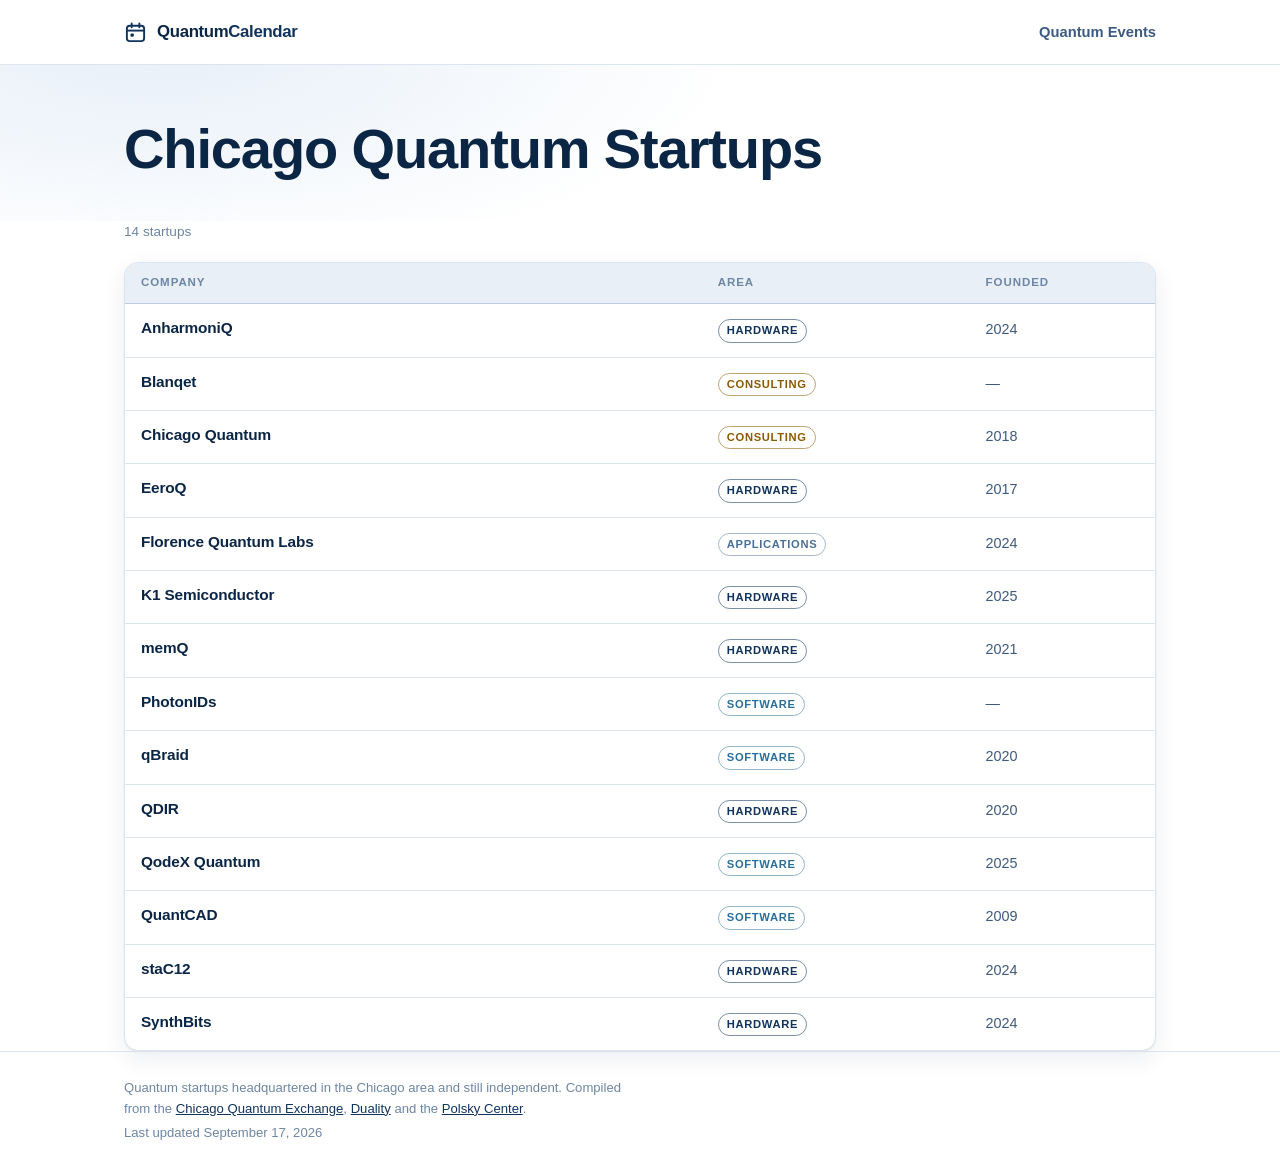
==== startups.html @ 6574902f "Add a Chicago quantum startup tracker New startups.html page listing 14 quantum startups headquarter" ====
<!DOCTYPE html>
<html lang="en">
<head>
<meta charset="UTF-8">
<meta name="viewport" content="width=device-width, initial-scale=1.0">

<!-- Same policy as index.html; see the note there. -->
<meta http-equiv="Content-Security-Policy" content="
  default-src 'self';
  script-src 'self';
  style-src 'self';
  img-src 'self' data:;
  font-src 'self';
  connect-src 'self';
  object-src 'none';
  base-uri 'none';
  form-action 'none';
  upgrade-insecure-requests">
<meta name="referrer" content="strict-origin-when-cross-origin">

<title>Chicago Quantum Startups | Quantum Calendar</title>
<meta name="description" content="A tracker of quantum startups headquartered in the Chicago area: hardware, software, applications and consulting.">

<meta property="og:type" content="website">
<meta property="og:title" content="Chicago Quantum Startups">
<meta property="og:description" content="Quantum startups headquartered in the Chicago area, by area and founding year.">
<meta name="twitter:card" content="summary_large_image">
<meta name="twitter:title" content="Chicago Quantum Startups">
<meta name="twitter:description" content="Quantum startups headquartered in the Chicago area, by area and founding year.">

<!-- Keep ?v= in step with index.html. -->
<link rel="stylesheet" href="style.css?v=9">
<link rel="icon" href="assets/favicon.svg?v=9" type="image/svg+xml">
</head>
<body>

<a class="skip-link" href="#tracker">Skip to startups</a>

<header class="masthead">
  <div class="container masthead-inner">
    <a class="wordmark" href="./">
      <svg class="wordmark-mark" viewBox="0 0 24 24" aria-hidden="true" focusable="false">
        <rect x="3" y="5" width="18" height="16" rx="3" fill="none"
              stroke="currentColor" stroke-width="2"/>
        <path d="M3 10h18" stroke="currentColor" stroke-width="2"/>
        <path d="M8 2.5v4M16 2.5v4" stroke="currentColor" stroke-width="2"
              stroke-linecap="round"/>
        <rect x="6.75" y="13" width="3.5" height="3.5" rx="1" fill="currentColor"/>
      </svg>
      <span class="wordmark-text">Quantum<em>Calendar</em></span>
    </a>
    <nav class="masthead-nav" aria-label="Site">
      <a href="./">Quantum Events</a>
    </nav>
  </div>
</header>

<section class="hero">
  <div class="container">
    <h1>Chicago Quantum Startups</h1>
  </div>
</section>

<main class="container" id="tracker-main">
  <p class="result-count" id="result-count" aria-live="polite"></p>
  <div id="tracker"></div>

  <div class="empty" id="load-error" hidden>
    <h2>Couldn't load the startup data.</h2>
    <p>
      <code>startups.json</code> is fetched over HTTP, so opening this page
      straight from the filesystem won't work. Serve the folder instead:
    </p>
    <pre><code>python3 -m http.server 8000</code></pre>
  </div>
</main>

<footer class="site-footer">
  <div class="container footer-inner">
    <p>
      Quantum startups headquartered in the Chicago area and still independent.
      Compiled from the
      <a href="https://chicagoquantum.org/quantum-economy/quantum-companies-region" target="_blank" rel="noopener noreferrer">Chicago Quantum Exchange</a>,
      <a href="https://www.dualityaccelerator.com/innovators/" target="_blank" rel="noopener noreferrer">Duality</a>
      and the
      <a href="https://polsky.uchicago.edu/venture-gallery/" target="_blank" rel="noopener noreferrer">Polsky Center</a>.
    </p>
    <p class="footer-meta">Last updated <span id="last-updated">—</span></p>
  </div>
</footer>

<script src="startups.js?v=9"></script>
</body>
</html>
---- style.css ----
/* White and navy. Everything on the page draws from these two families —
   navy for ink, lines and accents; white for ground. */
:root {
  --bg: #ffffff;
  --bg-alt: #f4f7fb;
  --bg-sunk: #e9eff7;
  --ink: #0b2545;
  --ink-soft: #3d5a80;
  --ink-faint: #6d86a4;
  --line: #dbe4ef;
  --line-strong: #bccddf;
  --accent: #10345e;
  --accent-soft: #e7eff8;
  --accent-ink: #071c33;
  --amber: #8a5a00;
  --amber-soft: #fbf1dd;
  --card: #ffffff;
  --shadow: 0 1px 2px rgba(11, 37, 69, .06), 0 8px 24px rgba(11, 37, 69, .08);
  --radius: 14px;
  --maxw: 1080px;

  /* Light only — the page keeps its white ground even when the visitor's
     OS is set to dark mode. Also keeps native controls (search field,
     checkbox) rendering light rather than inverted. */
  color-scheme: light;
}

* { box-sizing: border-box; }

html {
  scroll-behavior: smooth;
  scroll-padding-top: 150px;
}

body {
  margin: 0;
  background: var(--bg);
  color: var(--ink);
  font-family: ui-sans-serif, -apple-system, "Segoe UI", Inter, Roboto, Helvetica, Arial, sans-serif;
  font-size: 16px;
  line-height: 1.55;
  -webkit-font-smoothing: antialiased;
}

h1, h2, h3 { margin: 0 0 .4em; line-height: 1.15; letter-spacing: -.02em; }
p { margin: 0 0 1em; }
a { color: var(--accent); }

.container {
  width: 100%;
  max-width: var(--maxw);
  margin: 0 auto;
  padding: 0 24px;
}

.skip-link {
  position: absolute;
  left: -9999px;
}
.skip-link:focus {
  left: 16px; top: 16px;
  z-index: 100;
  background: var(--accent);
  color: #fff;
  padding: 10px 16px;
  border-radius: 8px;
}

/* ---------- masthead ---------- */

.masthead {
  border-bottom: 1px solid var(--line);
  background: var(--bg);
}
.masthead-inner {
  display: flex;
  align-items: center;
  justify-content: space-between;
  gap: 20px;
  height: 64px;
}
.wordmark {
  display: inline-flex;
  align-items: center;
  gap: 10px;
  text-decoration: none;
  color: var(--ink);
  font-weight: 700;
  font-size: 1.05rem;
  letter-spacing: -.02em;
}
.wordmark-mark {
  width: 23px; height: 23px;
  flex: none;
  color: var(--accent);
  display: block;
}
.wordmark-text em { font-style: normal; color: var(--accent); }

/* One link to the other page — the calendar and the startup tracker. */
.masthead-nav a {
  display: inline-flex;
  align-items: center;
  min-height: 44px;
  font-size: .92rem;
  font-weight: 600;
  color: var(--ink-soft);
  text-decoration: none;
  white-space: nowrap;
}
.masthead-nav a:hover { color: var(--accent); }

/* ---------- hero ---------- */

.hero {
  padding: 52px 0 40px;
  background:
    radial-gradient(900px 340px at 12% -10%, var(--accent-soft), transparent 65%),
    var(--bg);
}
.hero h1 {
  /* Short enough to hold one line at every width, so the scale can run
     larger than it did for the old sentence-length headline. */
  font-size: clamp(2rem, 6vw, 3.5rem);
  margin-bottom: 0;
}

/* ---------- controls ---------- */

.controls {
  position: sticky;
  top: 0;
  z-index: 20;
  background: color-mix(in srgb, var(--bg) 88%, transparent);
  backdrop-filter: saturate(160%) blur(12px);
  border-top: 1px solid var(--line);
  border-bottom: 1px solid var(--line);
  margin-top: 24px;
}
.controls-inner {
  padding-top: 14px;
  padding-bottom: 14px;
  display: flex;
  flex-direction: column;
  gap: 12px;
}

.search-wrap { position: relative; }
.search-icon {
  position: absolute;
  left: 14px; top: 50%;
  transform: translateY(-50%);
  width: 18px; height: 18px;
  color: var(--ink-faint);
  pointer-events: none;
}
#search {
  width: 100%;
  padding: 11px 14px 11px 42px;
  font: inherit;
  font-size: .98rem;
  color: var(--ink);
  background: var(--bg-alt);
  border: 1px solid var(--line);
  border-radius: 10px;
  outline: none;
}
#search:focus {
  border-color: var(--accent);
  box-shadow: 0 0 0 3px var(--accent-soft);
}
#search::-webkit-search-cancel-button { cursor: pointer; }

.filter-row {
  display: flex;
  flex-wrap: wrap;
  align-items: center;
  gap: 10px 22px;
}
.filter-group {
  display: flex;
  align-items: center;
  gap: 10px;
  flex-wrap: wrap;
}
.filter-label {
  font-size: .72rem;
  font-weight: 700;
  text-transform: uppercase;
  letter-spacing: .08em;
  color: var(--ink-faint);
}
.chips { display: flex; flex-wrap: wrap; gap: 6px; }
.chip {
  font: inherit;
  font-size: .85rem;
  font-weight: 500;
  color: var(--ink-soft);
  background: transparent;
  border: 1px solid var(--line-strong);
  border-radius: 999px;
  padding: 5px 13px;
  cursor: pointer;
  transition: background .12s, color .12s, border-color .12s;
}
.chip:hover { border-color: var(--accent); color: var(--accent); }
.chip.is-active {
  background: var(--accent);
  border-color: var(--accent);
  color: #fff;
}

.toggle {
  display: inline-flex;
  align-items: center;
  gap: 7px;
  font-size: .85rem;
  color: var(--ink-soft);
  cursor: pointer;
  margin-left: auto;
  white-space: nowrap;
}
.toggle input { accent-color: var(--accent); width: 15px; height: 15px; }

/* ---------- results ---------- */

main { padding: 28px 24px 56px; }

.result-count {
  font-size: .85rem;
  color: var(--ink-faint);
  margin-bottom: 20px;
}

.sr-only {
  position: absolute;
  width: 1px; height: 1px;
  padding: 0; margin: -1px;
  overflow: hidden;
  clip: rect(0 0 0 0);
  white-space: nowrap;
  border: 0;
}

.table-wrap {
  overflow-x: auto;
  border: 1px solid var(--line);
  border-radius: var(--radius);
  background: var(--card);
  box-shadow: var(--shadow);
}

.event-table {
  width: 100%;
  min-width: 760px;
  border-collapse: collapse;
  text-align: left;
}

.event-table thead th {
  position: sticky;
  top: 0;
  z-index: 5;
  background: var(--bg-sunk);
  font-size: .72rem;
  font-weight: 700;
  text-transform: uppercase;
  letter-spacing: .08em;
  color: var(--ink-faint);
  padding: 11px 16px;
  border-bottom: 1px solid var(--line-strong);
  white-space: nowrap;
}

.event-table .col-name    { width: 38%; }
.event-table .col-dates   { width: 18%; }
.event-table .col-place   { width: 24%; }
.event-table .col-audience{ width: 20%; }

/* Startup tracker: three columns, so it needs far less room than events. */
.startup-table { min-width: 480px; }
.startup-table .col-name    { width: 56%; }
.startup-table .col-area    { width: 26%; }
.startup-table .col-founded { width: 18%; }
.founded { font-variant-numeric: tabular-nums; color: var(--ink-soft); }


.event-row td {
  padding: 14px 16px;
  border-bottom: 1px solid var(--line);
  vertical-align: top;
  font-size: .9rem;
}
.event-row:last-child td { border-bottom: 0; }
.event-row:hover td { background: var(--bg-alt); }
.event-row.is-featured td { background: var(--accent-soft); }
.event-row.is-featured td:first-child { box-shadow: inset 3px 0 0 var(--accent); }
.event-row.is-featured:hover td { background: var(--accent-soft); }
.event-row.is-past { opacity: .5; }

.event-title {
  font-size: .96rem;
  font-weight: 650;
  letter-spacing: -.01em;
  line-height: 1.35;
}
.event-title a { color: inherit; text-decoration: none; }
.event-title a:hover { color: var(--accent); text-decoration: underline; }

.event-blurb {
  font-size: .84rem;
  color: var(--ink-soft);
  margin: 4px 0 0;
  max-width: 46ch;
}

.date-range {
  display: block;
  font-variant-numeric: tabular-nums;
  white-space: nowrap;
}
.ics-link {
  display: block;
  margin-top: 6px;
  text-align: left;
  padding: 0;
  font: inherit;
  font-size: .78rem;
  font-weight: 500;
  color: var(--accent);
  background: none;
  border: 0;
  border-bottom: 1px solid transparent;
  cursor: pointer;
}
.ics-link:hover { border-bottom-color: currentColor; }

.place-name { display: block; }
.format-note {
  display: inline-block;
  margin-top: 5px;
  font-size: .74rem;
  font-weight: 600;
  text-transform: uppercase;
  letter-spacing: .05em;
  color: var(--ink-faint);
}

.audience-text { display: block; color: var(--ink-soft); }
.col-audience .tag { margin-top: 7px; }

.tag {
  display: inline-block;
  font-size: .7rem;
  font-weight: 600;
  text-transform: uppercase;
  letter-spacing: .06em;
  padding: 2px 8px;
  border-radius: 999px;
  border: 1px solid var(--line-strong);
  color: var(--ink-soft);
}
/* Categories stay inside the navy family, separated by depth rather than
   hue, with amber reserved for policy so it still reads as distinct. */
.tag-industry { border-color: color-mix(in srgb, #10345e 55%, transparent); color: #10345e; }
.tag-research { border-color: color-mix(in srgb, #2a6f97 50%, transparent); color: #2a6f97; }
.tag-policy   { border-color: color-mix(in srgb, var(--amber) 55%, transparent); color: var(--amber); }
.tag-community{ border-color: color-mix(in srgb, #5b7fa6 55%, transparent); color: #4a6f96; }

/* Startup areas reuse the same palette so both pages read as one site. */
.tag-hardware    { border-color: color-mix(in srgb, #10345e 55%, transparent); color: #10345e; }
.tag-software    { border-color: color-mix(in srgb, #2a6f97 50%, transparent); color: #2a6f97; }
.tag-applications{ border-color: color-mix(in srgb, #5b7fa6 55%, transparent); color: #4a6f96; }
.tag-consulting  { border-color: color-mix(in srgb, var(--amber) 55%, transparent); color: var(--amber); }

.soon {
  display: inline-block;
  margin-top: 6px;
  font-size: .7rem;
  font-weight: 700;
  text-transform: uppercase;
  letter-spacing: .06em;
  color: var(--amber);
  background: var(--amber-soft);
  border-radius: 999px;
  padding: 2px 8px;
  white-space: nowrap;
}

.btn {
  font: inherit;
  font-size: .84rem;
  font-weight: 600;
  text-align: center;
  text-decoration: none;
  white-space: nowrap;
  color: var(--ink);
  background: var(--bg-alt);
  border: 1px solid var(--line-strong);
  border-radius: 9px;
  padding: 7px 14px;
  cursor: pointer;
  transition: background .12s, border-color .12s, color .12s;
}
.btn:hover { border-color: var(--accent); color: var(--accent); }

.empty {
  text-align: center;
  padding: 56px 24px;
  border: 1px dashed var(--line-strong);
  border-radius: var(--radius);
  color: var(--ink-soft);
}
.empty h2 { font-size: 1.15rem; }
.empty pre {
  display: inline-block;
  text-align: left;
  background: var(--bg-sunk);
  border-radius: 8px;
  padding: 10px 16px;
  font-size: .85rem;
  overflow-x: auto;
  max-width: 100%;
}
.empty code { font-family: ui-monospace, SFMono-Regular, Menlo, monospace; }

/* ---------- footer ---------- */

.site-footer {
  border-top: 1px solid var(--line);
  padding: 26px 0;
  font-size: .82rem;
  color: var(--ink-faint);
}
.footer-inner p { margin: 0 0 4px; max-width: 70ch; }
.footer-meta { color: var(--ink-faint); }

/* ---------- responsive ---------- */

/* Below tablet width the table stops scrolling sideways and each row
   becomes a stacked card, with the column headers reused as row labels. */
@media (max-width: 760px) {
  .hero { padding: 40px 0 28px; }
  .toggle { margin-left: 0; }

  .table-wrap { overflow-x: visible; }
  .event-table { min-width: 0; }
  .event-table thead { display: none; }
  .event-table, .event-table tbody, .event-table tr, .event-table td, .event-table th {
    display: block;
    width: auto;
  }
  /* Beats the percentage widths on .col-* set for the desktop table layout. */
  .event-table .col-name,
  .event-table .col-dates,
  .event-table .col-place,
  .event-table .col-audience,
  .startup-table .col-name,
  .startup-table .col-area,
  .startup-table .col-founded { width: auto; }
  .startup-table { min-width: 0; }

  .event-row {
    padding: 14px 16px;
    border-bottom: 1px solid var(--line);
  }
  .event-row:last-child { border-bottom: 0; }
  .event-row td {
    padding: 0;
    border: 0;
    display: grid;
    grid-template-columns: 88px 1fr;
    gap: 10px;
    align-items: baseline;
    margin-top: 8px;
  }
  .event-row td:first-child {
    display: block;
    margin-top: 0;
  }
  .event-row td:not(:first-child)::before {
    content: attr(data-label);
    font-size: .68rem;
    font-weight: 700;
    text-transform: uppercase;
    letter-spacing: .07em;
    color: var(--ink-faint);
  }
  /* Keep every value beside its label rather than spilling under it. */
  .event-row td:not(:first-child) > * {
    grid-column: 2;
    justify-self: start;
    text-align: left;
  }
  .event-row:hover td,
  .event-row.is-featured td { background: transparent; box-shadow: none; }
  .event-row.is-featured { box-shadow: inset 3px 0 0 var(--accent); background: var(--accent-soft); }
  .event-blurb { max-width: none; }

  /* Touch targets. At desktop sizes these are pointer-accurate, but on a
     phone the bare text links were 18-21px tall — below the 24px WCAG 2.5.8
     floor and awkward to hit with a thumb. Grow the hit area, not the type. */
  .ics-link {
    display: inline-flex;
    align-items: center;
    min-height: 44px;
    margin-top: 0;
  }
  .event-title a {
    display: inline-block;
    padding: 5px 0;
  }
  .toggle {
    min-height: 44px;
    align-items: center;
  }
  .toggle input { width: 20px; height: 20px; }
}

@media (prefers-reduced-motion: reduce) {
  html { scroll-behavior: auto; }
  * { transition: none !important; }
}
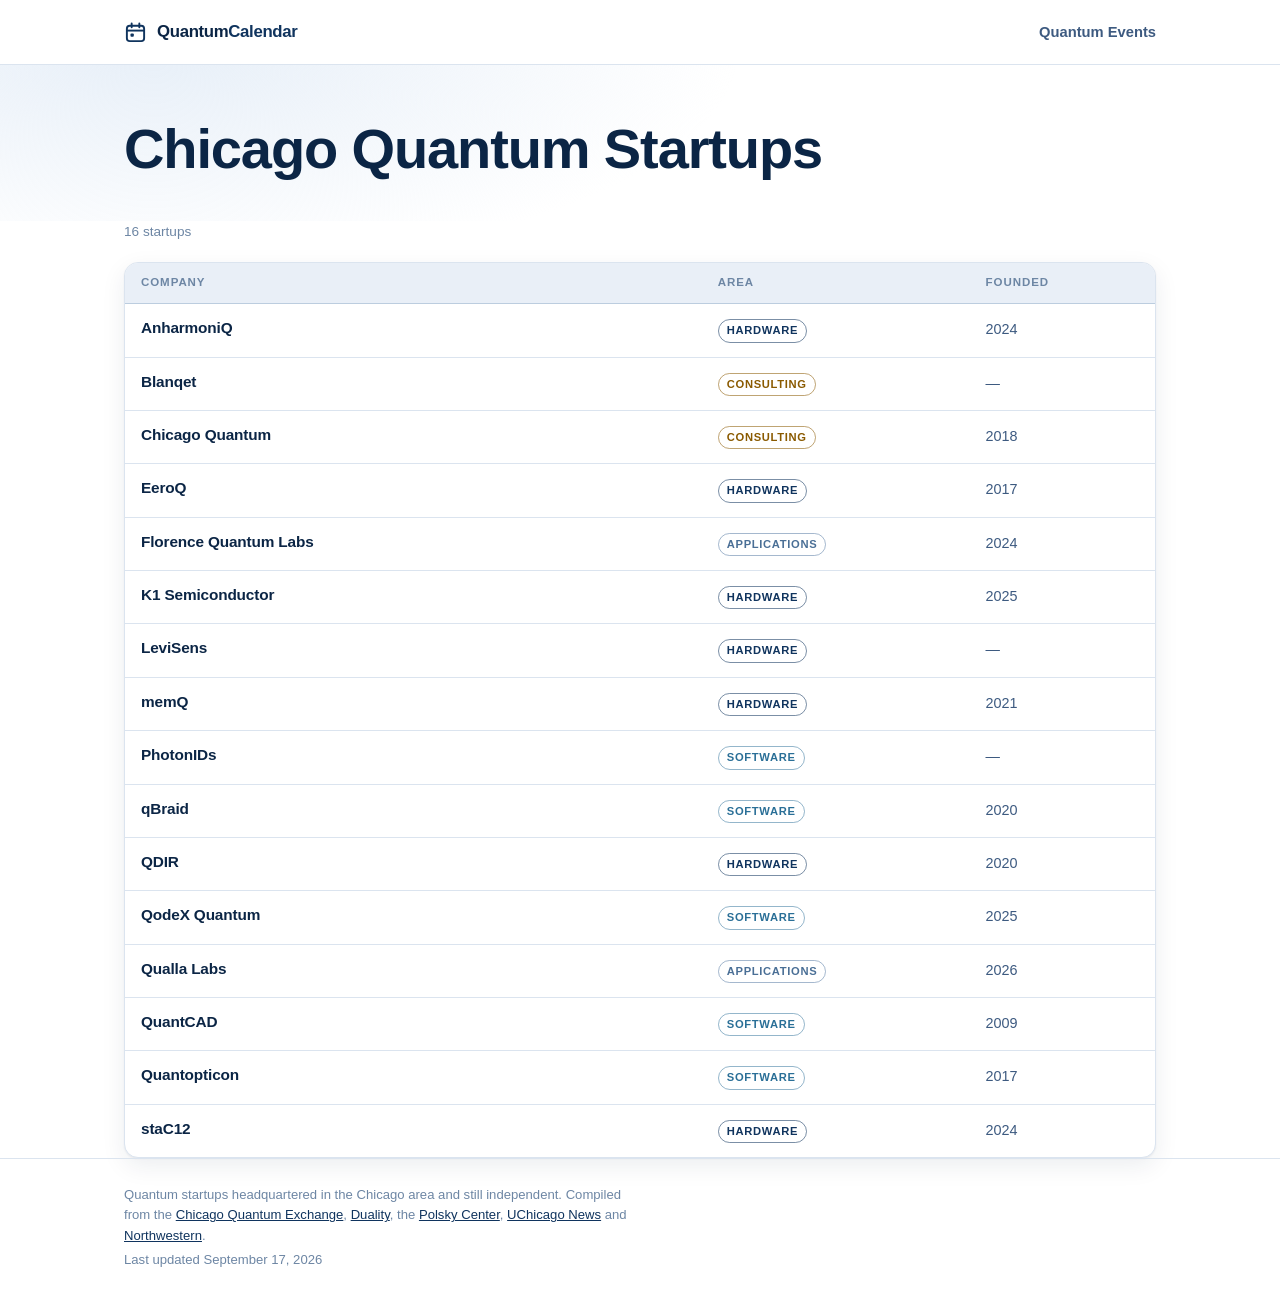
==== commit 521f2602: "Startup tracker: drop SynthBits, add LeviSens and Quantopticon - Removes SynthBits, which is no long" ====
--- a/startups.html
+++ b/startups.html
@@ -81,9 +81,12 @@
       Quantum startups headquartered in the Chicago area and still independent.
       Compiled from the
       <a href="https://chicagoquantum.org/quantum-economy/quantum-companies-region" target="_blank" rel="noopener noreferrer">Chicago Quantum Exchange</a>,
-      <a href="https://www.dualityaccelerator.com/innovators/" target="_blank" rel="noopener noreferrer">Duality</a>
-      and the
-      <a href="https://polsky.uchicago.edu/venture-gallery/" target="_blank" rel="noopener noreferrer">Polsky Center</a>.
+      <a href="https://www.dualityaccelerator.com/innovators/" target="_blank" rel="noopener noreferrer">Duality</a>,
+      the
+      <a href="https://polsky.uchicago.edu/venture-gallery/" target="_blank" rel="noopener noreferrer">Polsky Center</a>,
+      <a href="https://news.uchicago.edu/" target="_blank" rel="noopener noreferrer">UChicago News</a>
+      and
+      <a href="https://www.invo.northwestern.edu/innovation-commercialization/industry-partnership/startups/" target="_blank" rel="noopener noreferrer">Northwestern</a>.
     </p>
     <p class="footer-meta">Last updated <span id="last-updated">—</span></p>
   </div>
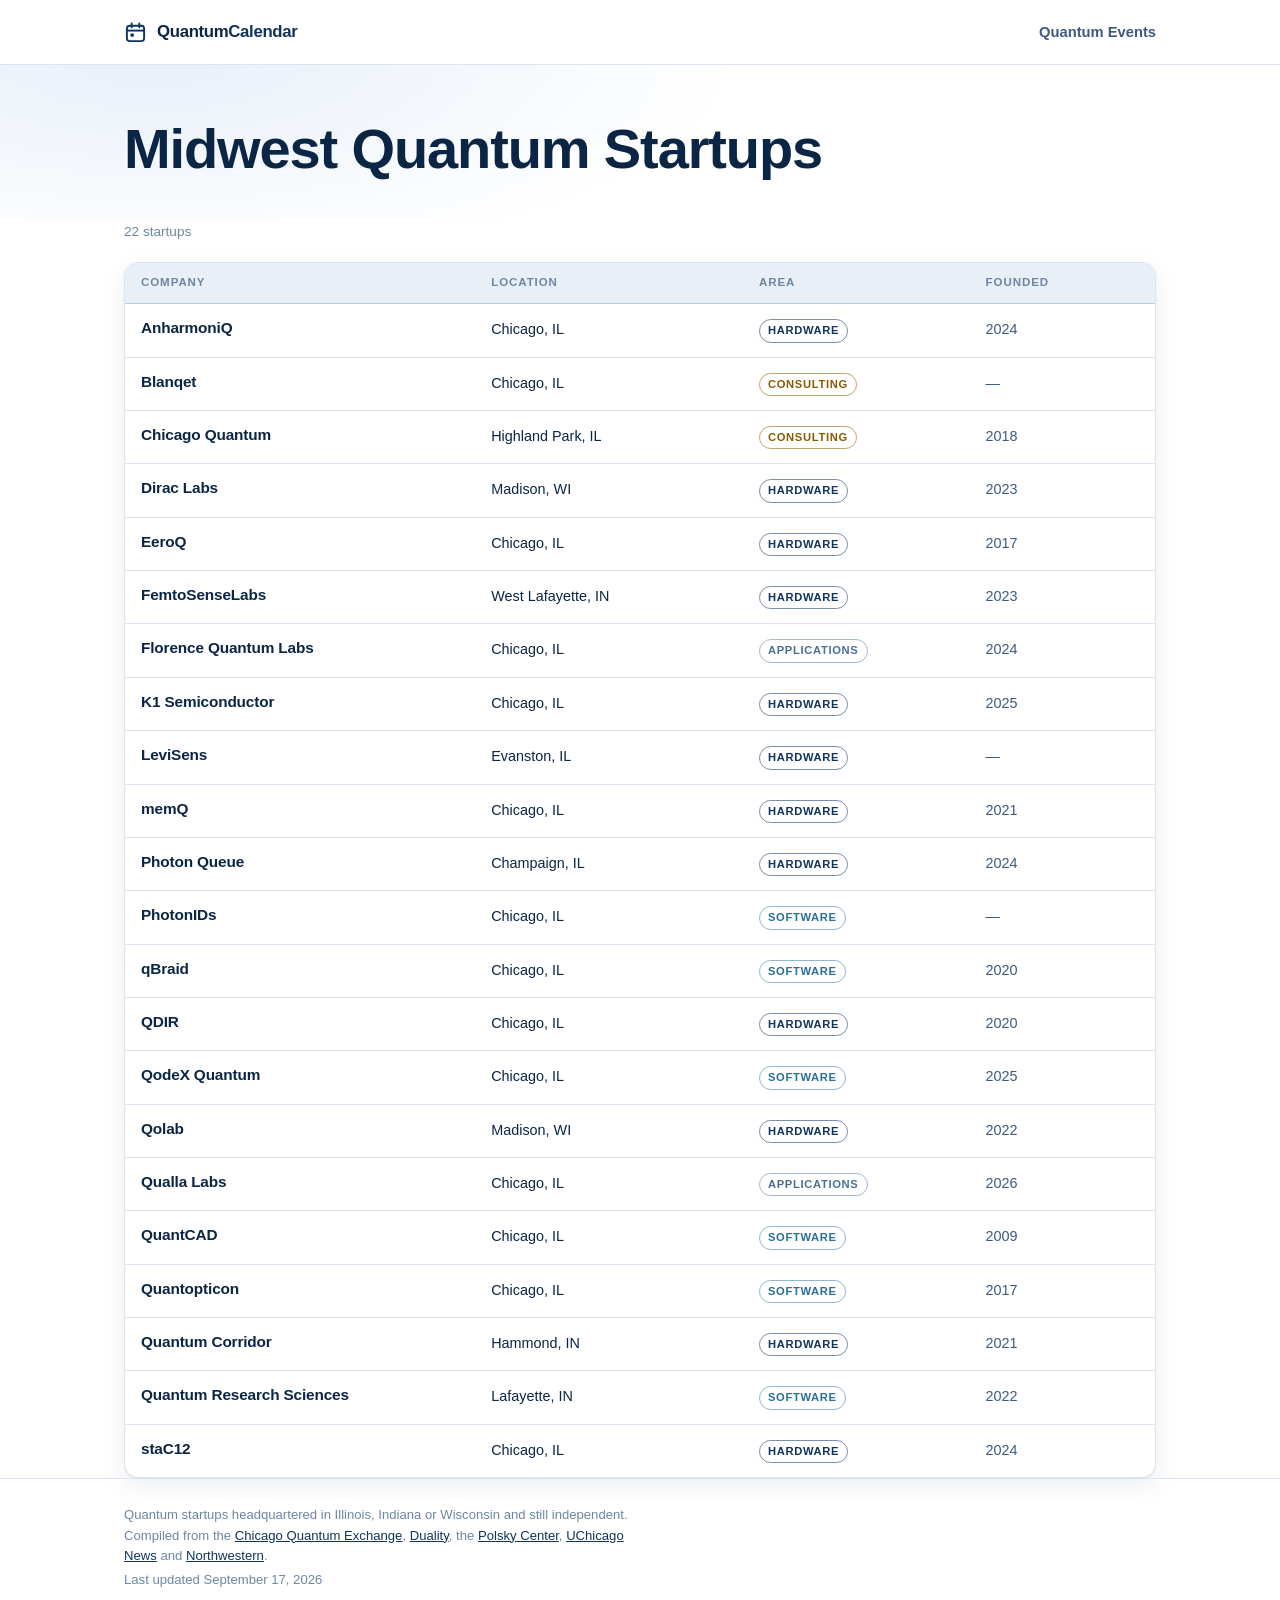
==== commit 7df2a154: "Widen the startup tracker to Illinois, Indiana and Wisconsin Scope goes from Chicago-only to the tri" ====
--- a/startups.html
+++ b/startups.html
@@ -18,19 +18,19 @@
   upgrade-insecure-requests">
 <meta name="referrer" content="strict-origin-when-cross-origin">
 
-<title>Chicago Quantum Startups | Quantum Calendar</title>
-<meta name="description" content="A tracker of quantum startups headquartered in the Chicago area: hardware, software, applications and consulting.">
+<title>Midwest Quantum Startups | Quantum Calendar</title>
+<meta name="description" content="A tracker of quantum startups headquartered in Illinois, Indiana and Wisconsin: hardware, software, applications and consulting.">
 
 <meta property="og:type" content="website">
-<meta property="og:title" content="Chicago Quantum Startups">
-<meta property="og:description" content="Quantum startups headquartered in the Chicago area, by area and founding year.">
+<meta property="og:title" content="Midwest Quantum Startups">
+<meta property="og:description" content="Quantum startups across Illinois, Indiana and Wisconsin, by location, area and founding year.">
 <meta name="twitter:card" content="summary_large_image">
-<meta name="twitter:title" content="Chicago Quantum Startups">
-<meta name="twitter:description" content="Quantum startups headquartered in the Chicago area, by area and founding year.">
+<meta name="twitter:title" content="Midwest Quantum Startups">
+<meta name="twitter:description" content="Quantum startups across Illinois, Indiana and Wisconsin, by location, area and founding year.">
 
 <!-- Keep ?v= in step with index.html. -->
-<link rel="stylesheet" href="style.css?v=9">
-<link rel="icon" href="assets/favicon.svg?v=9" type="image/svg+xml">
+<link rel="stylesheet" href="style.css?v=10">
+<link rel="icon" href="assets/favicon.svg?v=10" type="image/svg+xml">
 </head>
 <body>
 
@@ -57,7 +57,7 @@
 
 <section class="hero">
   <div class="container">
-    <h1>Chicago Quantum Startups</h1>
+    <h1>Midwest Quantum Startups</h1>
   </div>
 </section>
 
@@ -78,8 +78,8 @@
 <footer class="site-footer">
   <div class="container footer-inner">
     <p>
-      Quantum startups headquartered in the Chicago area and still independent.
-      Compiled from the
+      Quantum startups headquartered in Illinois, Indiana or Wisconsin and still
+      independent. Compiled from the
       <a href="https://chicagoquantum.org/quantum-economy/quantum-companies-region" target="_blank" rel="noopener noreferrer">Chicago Quantum Exchange</a>,
       <a href="https://www.dualityaccelerator.com/innovators/" target="_blank" rel="noopener noreferrer">Duality</a>,
       the
@@ -92,6 +92,6 @@
   </div>
 </footer>
 
-<script src="startups.js?v=9"></script>
+<script src="startups.js?v=10"></script>
 </body>
 </html>
--- a/style.css
+++ b/style.css
@@ -277,11 +277,12 @@
 .event-table .col-place   { width: 24%; }
 .event-table .col-audience{ width: 20%; }
 
-/* Startup tracker: three columns, so it needs far less room than events. */
-.startup-table { min-width: 480px; }
-.startup-table .col-name    { width: 56%; }
-.startup-table .col-area    { width: 26%; }
-.startup-table .col-founded { width: 18%; }
+/* Startup tracker: four columns, still narrower than the events table. */
+.startup-table { min-width: 620px; }
+.startup-table .col-name     { width: 34%; }
+.startup-table .col-location { width: 26%; }
+.startup-table .col-area     { width: 22%; }
+.startup-table .col-founded  { width: 18%; }
 .founded { font-variant-numeric: tabular-nums; color: var(--ink-soft); }
 
 
@@ -456,6 +457,7 @@
   .event-table .col-place,
   .event-table .col-audience,
   .startup-table .col-name,
+  .startup-table .col-location,
   .startup-table .col-area,
   .startup-table .col-founded { width: auto; }
   .startup-table { min-width: 0; }
